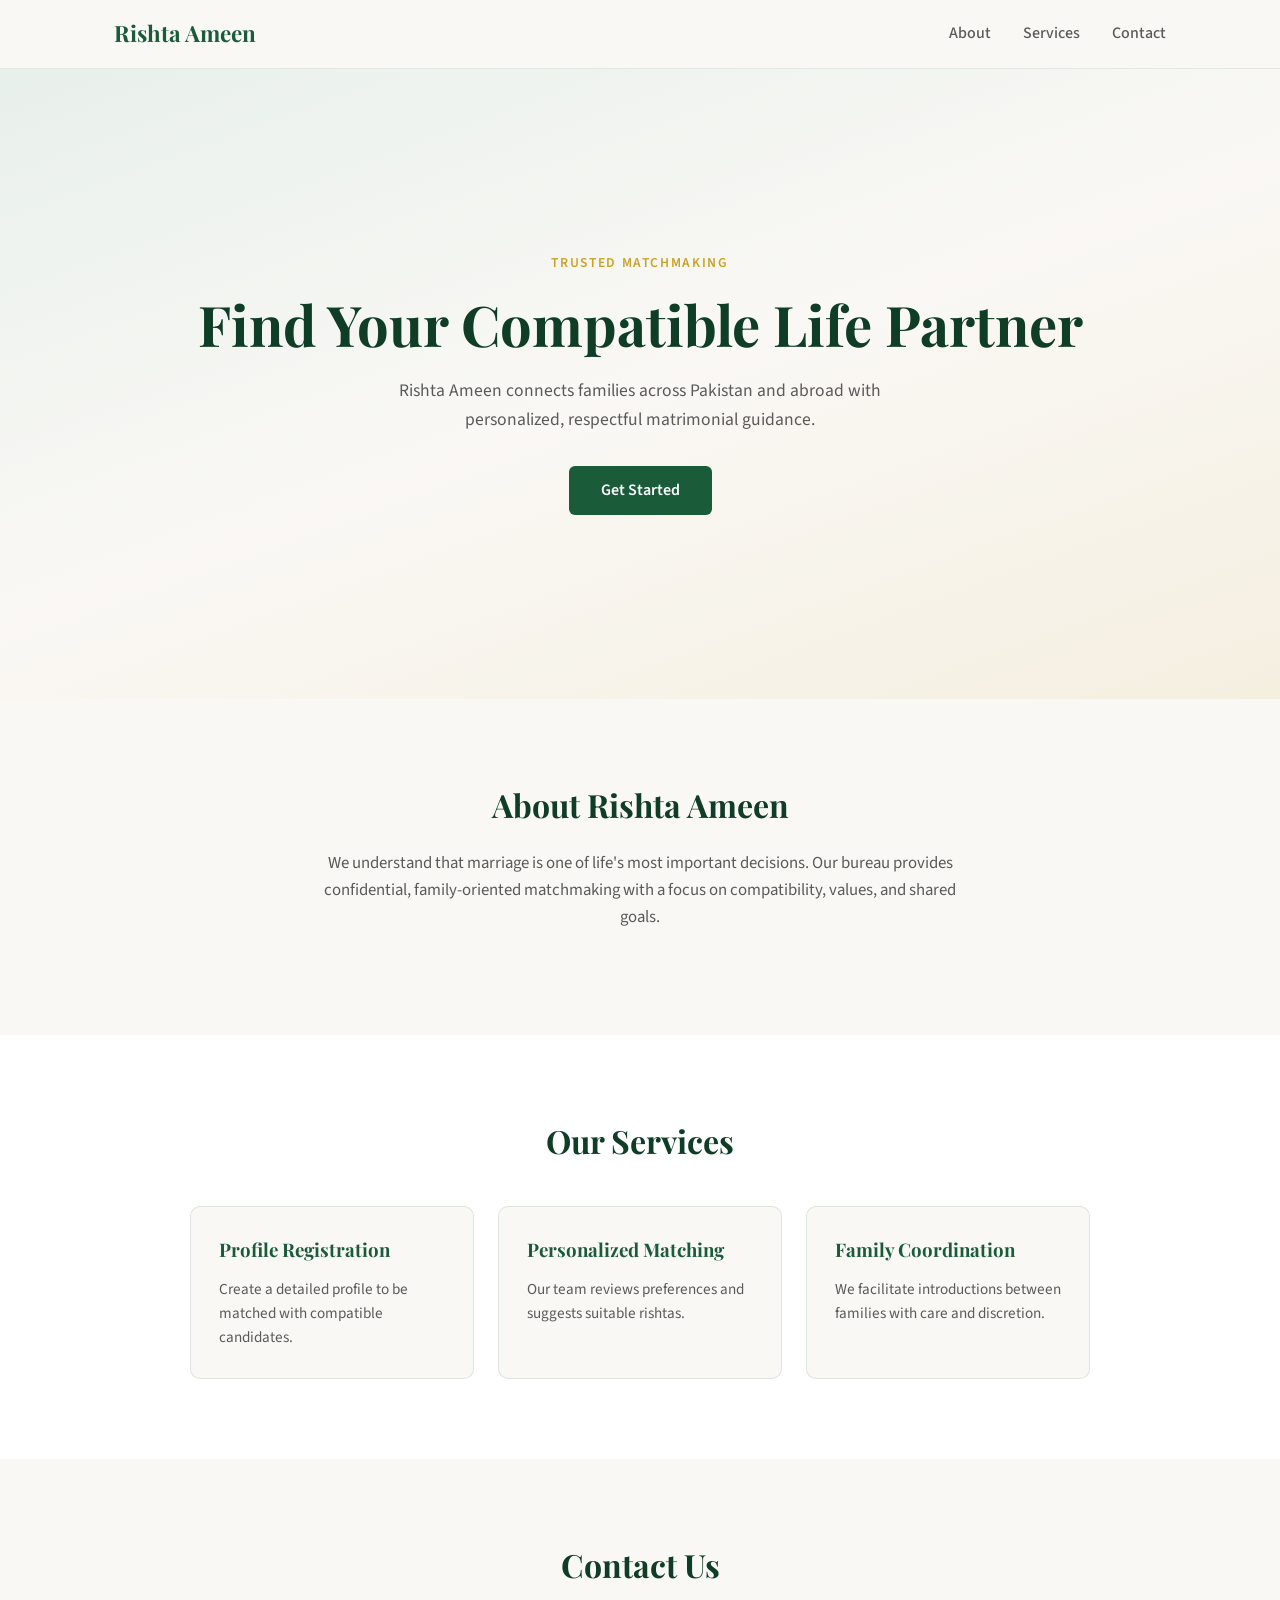
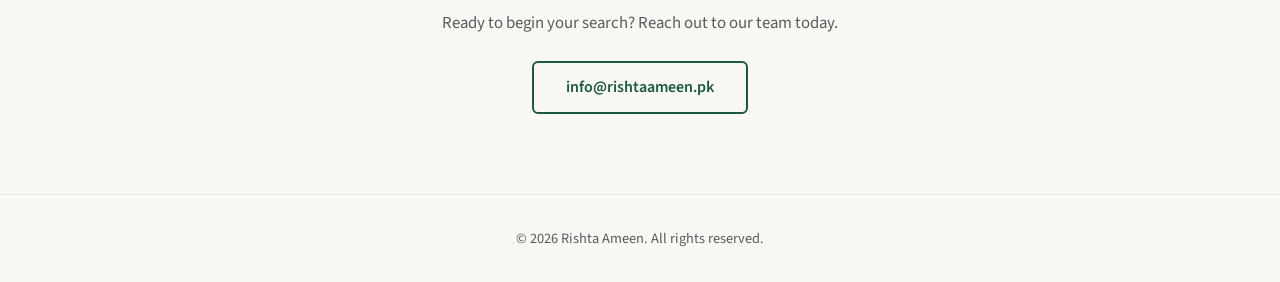
==== docs/index.html @ 6d01178e "Fix GitHub Pages 404: add docs/ folder and clearer setup steps - Add docs/ as the deployable site fo" ====
<!DOCTYPE html>
<html lang="en">
<head>
  <meta charset="UTF-8">
  <meta name="viewport" content="width=device-width, initial-scale=1.0, viewport-fit=cover">
  <meta name="description" content="Rishta Ameen — Pakistani matrimonial and matchmaking service. Find your compatible life partner with trusted guidance.">
  <meta name="theme-color" content="#1a5c3a">
  <meta name="apple-mobile-web-app-capable" content="yes">
  <meta name="apple-mobile-web-app-title" content="Rishta Ameen">
  <title>Rishta Ameen — Find Your Life Partner</title>
  <link rel="stylesheet" href="css/style.css">
  <link rel="preconnect" href="https://fonts.googleapis.com">
  <link rel="preconnect" href="https://fonts.gstatic.com" crossorigin>
  <link href="https://fonts.googleapis.com/css2?family=Playfair+Display:wght@600;700&family=Source+Sans+3:wght@400;500;600&display=swap" rel="stylesheet">
</head>
<body>
  <header class="header">
    <nav class="nav">
      <a href="#" class="logo">Rishta Ameen</a>
      <button class="nav-toggle" type="button" aria-label="Open menu" aria-expanded="false" aria-controls="nav-menu">
        <span></span>
        <span></span>
        <span></span>
      </button>
      <ul class="nav-links" id="nav-menu">
        <li><a href="#about">About</a></li>
        <li><a href="#services">Services</a></li>
        <li><a href="#contact">Contact</a></li>
      </ul>
    </nav>
  </header>

  <main>
    <section class="hero">
      <div class="hero-content">
        <p class="hero-tagline">Trusted Matchmaking</p>
        <h1>Find Your Compatible Life Partner</h1>
        <p class="hero-description">
          Rishta Ameen connects families across Pakistan and abroad with
          personalized, respectful matrimonial guidance.
        </p>
        <a href="#contact" class="btn btn-primary">Get Started</a>
      </div>
    </section>

    <section id="about" class="section">
      <div class="container">
        <h2>About Rishta Ameen</h2>
        <p>
          We understand that marriage is one of life's most important decisions.
          Our bureau provides confidential, family-oriented matchmaking with a
          focus on compatibility, values, and shared goals.
        </p>
      </div>
    </section>

    <section id="services" class="section section-alt">
      <div class="container">
        <h2>Our Services</h2>
        <div class="cards">
          <article class="card">
            <h3>Profile Registration</h3>
            <p>Create a detailed profile to be matched with compatible candidates.</p>
          </article>
          <article class="card">
            <h3>Personalized Matching</h3>
            <p>Our team reviews preferences and suggests suitable rishtas.</p>
          </article>
          <article class="card">
            <h3>Family Coordination</h3>
            <p>We facilitate introductions between families with care and discretion.</p>
          </article>
        </div>
      </div>
    </section>

    <section id="contact" class="section">
      <div class="container">
        <h2>Contact Us</h2>
        <p>Ready to begin your search? Reach out to our team today.</p>
        <a href="mailto:info@rishtaameen.pk" class="btn btn-secondary">info@rishtaameen.pk</a>
      </div>
    </section>
  </main>

  <footer class="footer">
    <p>&copy; 2026 Rishta Ameen. All rights reserved.</p>
  </footer>
  <script>
    const toggle = document.querySelector('.nav-toggle');
    const menu = document.getElementById('nav-menu');
    toggle.addEventListener('click', () => {
      const open = menu.classList.toggle('nav-open');
      toggle.setAttribute('aria-expanded', open);
      toggle.setAttribute('aria-label', open ? 'Close menu' : 'Open menu');
    });
    menu.querySelectorAll('a').forEach((link) => {
      link.addEventListener('click', () => {
        menu.classList.remove('nav-open');
        toggle.setAttribute('aria-expanded', 'false');
        toggle.setAttribute('aria-label', 'Open menu');
      });
    });
  </script>
</body>
</html>
---- docs/css/style.css ----
*,
*::before,
*::after {
  box-sizing: border-box;
  margin: 0;
  padding: 0;
}

:root {
  --color-primary: #1a5c3a;
  --color-primary-dark: #0f3d26;
  --color-accent: #c9a227;
  --color-bg: #faf8f5;
  --color-text: #2c2c2c;
  --color-muted: #5a5a5a;
  --font-display: "Playfair Display", Georgia, serif;
  --font-body: "Source Sans 3", system-ui, sans-serif;
}

html {
  scroll-behavior: smooth;
}

body {
  font-family: var(--font-body);
  color: var(--color-text);
  background: var(--color-bg);
  line-height: 1.6;
  -webkit-text-size-adjust: 100%;
  padding-bottom: env(safe-area-inset-bottom);
}

.header {
  position: sticky;
  top: 0;
  background: rgba(250, 248, 245, 0.95);
  backdrop-filter: blur(8px);
  border-bottom: 1px solid rgba(26, 92, 58, 0.1);
  z-index: 100;
}

.nav {
  max-width: 1100px;
  margin: 0 auto;
  padding: 1rem 1.5rem;
  padding-top: max(1rem, env(safe-area-inset-top));
  display: flex;
  align-items: center;
  justify-content: space-between;
  position: relative;
}

.logo {
  font-family: var(--font-display);
  font-size: 1.4rem;
  font-weight: 700;
  color: var(--color-primary);
  text-decoration: none;
}

.nav-links {
  display: flex;
  gap: 2rem;
  list-style: none;
}

.nav-links a {
  color: var(--color-muted);
  text-decoration: none;
  font-weight: 500;
  transition: color 0.2s;
}

.nav-links a:hover {
  color: var(--color-primary);
}

.nav-toggle {
  display: none;
  flex-direction: column;
  justify-content: center;
  gap: 5px;
  width: 44px;
  height: 44px;
  padding: 10px;
  border: none;
  background: transparent;
  cursor: pointer;
}

.nav-toggle span {
  display: block;
  width: 100%;
  height: 2px;
  background: var(--color-primary);
  border-radius: 2px;
  transition: transform 0.2s, opacity 0.2s;
}

.nav-toggle[aria-expanded="true"] span:nth-child(1) {
  transform: translateY(7px) rotate(45deg);
}

.nav-toggle[aria-expanded="true"] span:nth-child(2) {
  opacity: 0;
}

.nav-toggle[aria-expanded="true"] span:nth-child(3) {
  transform: translateY(-7px) rotate(-45deg);
}

.hero {
  min-height: 70vh;
  display: flex;
  align-items: center;
  justify-content: center;
  text-align: center;
  padding: 4rem 1.5rem;
  background: linear-gradient(160deg, #e8f0eb 0%, var(--color-bg) 50%, #f5efe0 100%);
}

.hero-tagline {
  color: var(--color-accent);
  font-weight: 600;
  text-transform: uppercase;
  letter-spacing: 0.12em;
  font-size: 0.85rem;
  margin-bottom: 1rem;
}

.hero h1 {
  font-family: var(--font-display);
  font-size: clamp(2.2rem, 5vw, 3.5rem);
  color: var(--color-primary-dark);
  margin-bottom: 1.25rem;
  line-height: 1.2;
}

.hero-description {
  max-width: 540px;
  margin: 0 auto 2rem;
  color: var(--color-muted);
  font-size: 1.1rem;
}

.btn {
  display: inline-block;
  padding: 0.85rem 2rem;
  min-height: 48px;
  line-height: 1.4;
  border-radius: 6px;
  font-weight: 600;
  text-decoration: none;
  transition: transform 0.2s, box-shadow 0.2s;
}

.btn:hover {
  transform: translateY(-2px);
  box-shadow: 0 4px 16px rgba(0, 0, 0, 0.12);
}

.btn-primary {
  background: var(--color-primary);
  color: #fff;
}

.btn-secondary {
  background: transparent;
  color: var(--color-primary);
  border: 2px solid var(--color-primary);
}

.section {
  padding: 5rem 1.5rem;
}

.section-alt {
  background: #fff;
}

.container {
  max-width: 900px;
  margin: 0 auto;
  text-align: center;
}

.section h2 {
  font-family: var(--font-display);
  font-size: 2rem;
  color: var(--color-primary-dark);
  margin-bottom: 1.25rem;
}

.section p {
  color: var(--color-muted);
  font-size: 1.05rem;
  max-width: 640px;
  margin: 0 auto 1.5rem;
}

.cards {
  display: grid;
  grid-template-columns: repeat(auto-fit, minmax(240px, 1fr));
  gap: 1.5rem;
  margin-top: 2.5rem;
  text-align: left;
}

.card {
  background: var(--color-bg);
  border: 1px solid rgba(26, 92, 58, 0.12);
  border-radius: 10px;
  padding: 1.75rem;
}

.card h3 {
  font-family: var(--font-display);
  color: var(--color-primary);
  margin-bottom: 0.75rem;
}

.card p {
  margin: 0;
  font-size: 0.95rem;
}

.footer {
  text-align: center;
  padding: 2rem 1.5rem;
  color: var(--color-muted);
  font-size: 0.9rem;
  border-top: 1px solid rgba(26, 92, 58, 0.1);
}

@media (max-width: 600px) {
  .nav-toggle {
    display: flex;
  }

  .nav-links {
    display: none;
    position: absolute;
    top: 100%;
    left: 0;
    right: 0;
    flex-direction: column;
    gap: 0;
    background: rgba(250, 248, 245, 0.98);
    border-bottom: 1px solid rgba(26, 92, 58, 0.1);
    padding: 0.5rem 0;
    box-shadow: 0 8px 24px rgba(0, 0, 0, 0.08);
  }

  .nav-links.nav-open {
    display: flex;
  }

  .nav-links li {
    width: 100%;
  }

  .nav-links a {
    display: block;
    padding: 1rem 1.5rem;
    font-size: 1rem;
  }

  .hero {
    min-height: auto;
    padding: 3rem 1.25rem;
  }

  .section {
    padding: 3.5rem 1.25rem;
  }

  .section h2 {
    font-size: 1.65rem;
  }

  .cards {
    grid-template-columns: 1fr;
  }
}
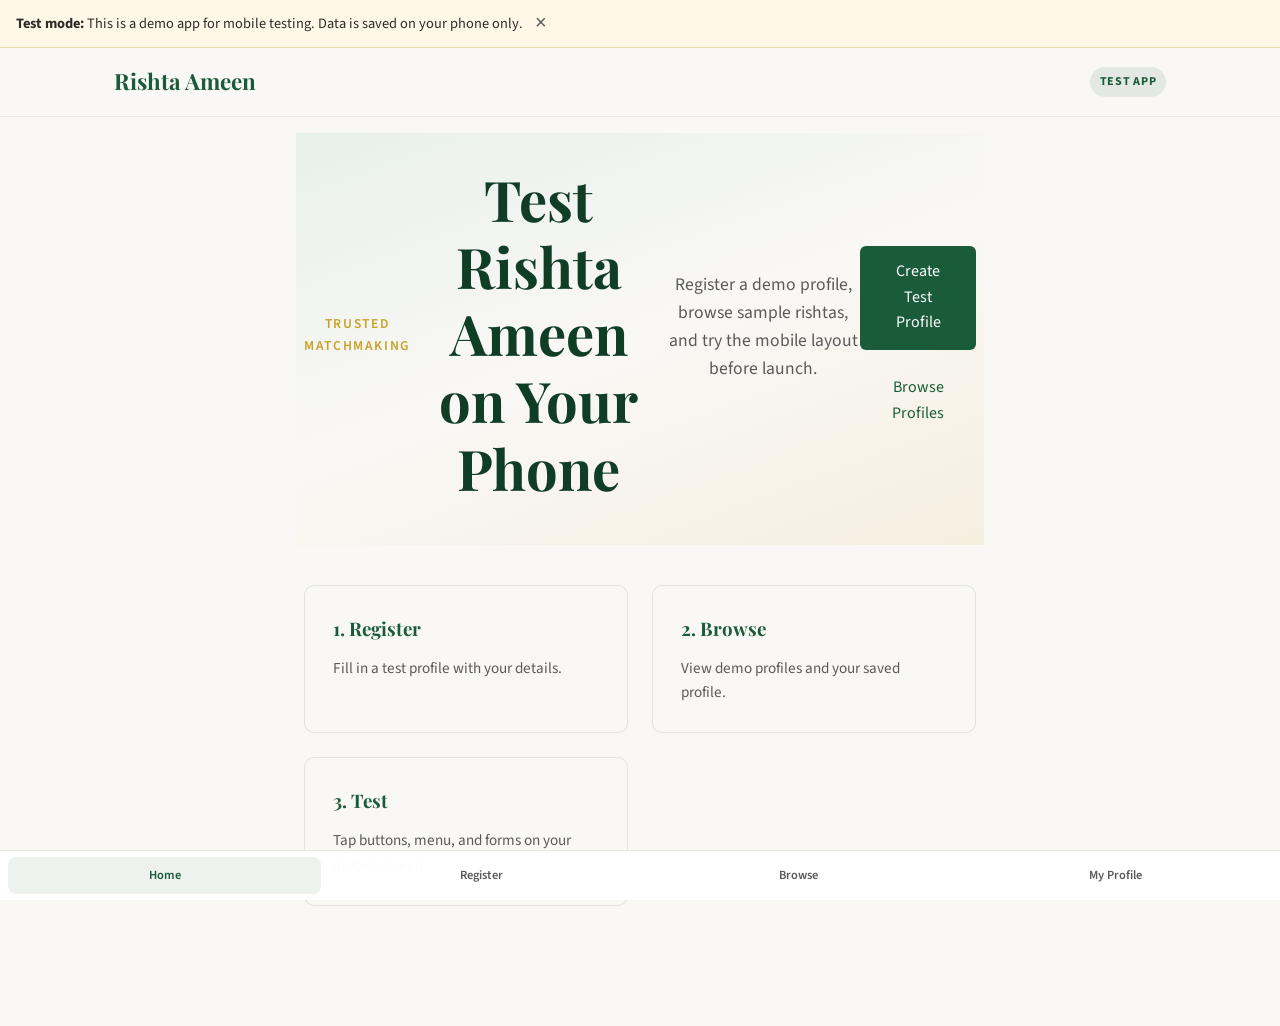
==== commit a5878ad9: "Add mobile test app for Rishta Ameen demo testing - Build register, browse, and my-profile screens w" ====
--- a/docs/index.html
+++ b/docs/index.html
@@ -3,102 +3,137 @@
 <head>
   <meta charset="UTF-8">
   <meta name="viewport" content="width=device-width, initial-scale=1.0, viewport-fit=cover">
-  <meta name="description" content="Rishta Ameen — Pakistani matrimonial and matchmaking service. Find your compatible life partner with trusted guidance.">
+  <meta name="description" content="Rishta Ameen — Test the matrimonial app on your mobile device.">
   <meta name="theme-color" content="#1a5c3a">
   <meta name="apple-mobile-web-app-capable" content="yes">
   <meta name="apple-mobile-web-app-title" content="Rishta Ameen">
-  <title>Rishta Ameen — Find Your Life Partner</title>
+  <title>Rishta Ameen — Test App</title>
+  <link rel="manifest" href="manifest.json">
+  <link rel="apple-touch-icon" href="icons/icon-192.png">
   <link rel="stylesheet" href="css/style.css">
   <link rel="preconnect" href="https://fonts.googleapis.com">
   <link rel="preconnect" href="https://fonts.gstatic.com" crossorigin>
   <link href="https://fonts.googleapis.com/css2?family=Playfair+Display:wght@600;700&family=Source+Sans+3:wght@400;500;600&display=swap" rel="stylesheet">
 </head>
 <body>
+  <div id="test-banner" class="test-banner">
+    <p><strong>Test mode:</strong> This is a demo app for mobile testing. Data is saved on your phone only.</p>
+    <button id="test-banner-dismiss" type="button" aria-label="Dismiss">×</button>
+  </div>
+
   <header class="header">
     <nav class="nav">
       <a href="#" class="logo">Rishta Ameen</a>
-      <button class="nav-toggle" type="button" aria-label="Open menu" aria-expanded="false" aria-controls="nav-menu">
-        <span></span>
-        <span></span>
-        <span></span>
-      </button>
-      <ul class="nav-links" id="nav-menu">
-        <li><a href="#about">About</a></li>
-        <li><a href="#services">Services</a></li>
-        <li><a href="#contact">Contact</a></li>
-      </ul>
+      <span class="test-pill">Test App</span>
     </nav>
   </header>
 
-  <main>
-    <section class="hero">
-      <div class="hero-content">
+  <main class="app-main">
+    <section id="screen-home" class="screen active">
+      <div class="hero hero-compact">
         <p class="hero-tagline">Trusted Matchmaking</p>
-        <h1>Find Your Compatible Life Partner</h1>
+        <h1>Test Rishta Ameen on Your Phone</h1>
         <p class="hero-description">
-          Rishta Ameen connects families across Pakistan and abroad with
-          personalized, respectful matrimonial guidance.
+          Register a demo profile, browse sample rishtas, and try the mobile layout before launch.
         </p>
-        <a href="#contact" class="btn btn-primary">Get Started</a>
+        <div class="hero-actions">
+          <button type="button" class="btn btn-primary tab-link" data-screen="screen-register">Create Test Profile</button>
+          <button type="button" class="btn btn-secondary tab-link" data-screen="screen-browse">Browse Profiles</button>
+        </div>
       </div>
-    </section>
-
-    <section id="about" class="section">
-      <div class="container">
-        <h2>About Rishta Ameen</h2>
-        <p>
-          We understand that marriage is one of life's most important decisions.
-          Our bureau provides confidential, family-oriented matchmaking with a
-          focus on compatibility, values, and shared goals.
-        </p>
-      </div>
-    </section>
-
-    <section id="services" class="section section-alt">
-      <div class="container">
-        <h2>Our Services</h2>
+      <div class="section section-compact">
         <div class="cards">
           <article class="card">
-            <h3>Profile Registration</h3>
-            <p>Create a detailed profile to be matched with compatible candidates.</p>
+            <h3>1. Register</h3>
+            <p>Fill in a test profile with your details.</p>
           </article>
           <article class="card">
-            <h3>Personalized Matching</h3>
-            <p>Our team reviews preferences and suggests suitable rishtas.</p>
+            <h3>2. Browse</h3>
+            <p>View demo profiles and your saved profile.</p>
           </article>
           <article class="card">
-            <h3>Family Coordination</h3>
-            <p>We facilitate introductions between families with care and discretion.</p>
+            <h3>3. Test</h3>
+            <p>Tap buttons, menu, and forms on your mobile screen.</p>
           </article>
         </div>
       </div>
     </section>
 
-    <section id="contact" class="section">
-      <div class="container">
-        <h2>Contact Us</h2>
-        <p>Ready to begin your search? Reach out to our team today.</p>
-        <a href="mailto:info@rishtaameen.pk" class="btn btn-secondary">info@rishtaameen.pk</a>
+    <section id="screen-register" class="screen">
+      <div class="screen-header">
+        <h2>Register Test Profile</h2>
+        <p>Create a profile to test how registration works on mobile.</p>
       </div>
+      <form id="register-form" class="form">
+        <label>
+          Full Name
+          <input name="name" type="text" required placeholder="Your name">
+        </label>
+        <label>
+          Age
+          <input name="age" type="number" min="18" max="70" required placeholder="25">
+        </label>
+        <label>
+          City
+          <input name="city" type="text" required placeholder="Lahore">
+        </label>
+        <label>
+          Education
+          <input name="education" type="text" placeholder="MBA, MBBS, etc.">
+        </label>
+        <label>
+          Profession
+          <input name="profession" type="text" placeholder="Your job">
+        </label>
+        <label>
+          Phone
+          <input name="phone" type="tel" required placeholder="03xx-xxxxxxx">
+        </label>
+        <label>
+          About
+          <textarea name="about" rows="4" placeholder="Short introduction"></textarea>
+        </label>
+        <button type="submit" class="btn btn-primary btn-block">Save Test Profile</button>
+      </form>
+    </section>
+
+    <section id="screen-browse" class="screen">
+      <div class="screen-header">
+        <h2>Browse Profiles</h2>
+        <p>Demo rishtas plus any profile you register for testing.</p>
+      </div>
+      <div id="profile-list" class="profile-list"></div>
+    </section>
+
+    <section id="screen-profile" class="screen">
+      <div class="screen-header">
+        <h2>My Profile</h2>
+        <p>Your saved test profile on this device.</p>
+      </div>
+      <div id="my-profile-content"></div>
     </section>
   </main>
 
-  <footer class="footer">
-    <p>&copy; 2026 Rishta Ameen. All rights reserved.</p>
-  </footer>
+  <nav class="bottom-nav" aria-label="App navigation">
+    <button type="button" class="tab-btn active" data-screen="screen-home">Home</button>
+    <button type="button" class="tab-btn" data-screen="screen-register">Register</button>
+    <button type="button" class="tab-btn" data-screen="screen-browse">Browse</button>
+    <button type="button" class="tab-btn" data-screen="screen-profile">My Profile</button>
+  </nav>
+
+  <div id="toast" class="toast" role="status" aria-live="polite"></div>
+
+  <script src="js/app.js"></script>
   <script>
-    const toggle = document.querySelector('.nav-toggle');
-    const menu = document.getElementById('nav-menu');
-    toggle.addEventListener('click', () => {
-      const open = menu.classList.toggle('nav-open');
-      toggle.setAttribute('aria-expanded', open);
-      toggle.setAttribute('aria-label', open ? 'Close menu' : 'Open menu');
-    });
-    menu.querySelectorAll('a').forEach((link) => {
-      link.addEventListener('click', () => {
-        menu.classList.remove('nav-open');
-        toggle.setAttribute('aria-expanded', 'false');
-        toggle.setAttribute('aria-label', 'Open menu');
+    document.querySelectorAll('.tab-link').forEach((btn) => {
+      btn.addEventListener('click', () => {
+        const screen = btn.dataset.screen;
+        document.querySelectorAll('.screen').forEach((el) => {
+          el.classList.toggle('active', el.id === screen);
+        });
+        document.querySelectorAll('.tab-btn').forEach((tab) => {
+          tab.classList.toggle('active', tab.dataset.screen === screen);
+        });
       });
     });
   </script>
--- a/docs/css/style.css
+++ b/docs/css/style.css
@@ -27,7 +27,7 @@
   background: var(--color-bg);
   line-height: 1.6;
   -webkit-text-size-adjust: 100%;
-  padding-bottom: env(safe-area-inset-bottom);
+  padding-bottom: calc(72px + env(safe-area-inset-bottom));
 }
 
 .header {
@@ -282,3 +282,227 @@
     grid-template-columns: 1fr;
   }
 }
+
+.test-banner {
+  display: flex;
+  align-items: flex-start;
+  gap: 0.75rem;
+  background: #fff8e6;
+  border-bottom: 1px solid #e8d9a8;
+  padding: 0.75rem 1rem;
+  font-size: 0.9rem;
+}
+
+.test-banner button {
+  border: none;
+  background: transparent;
+  font-size: 1.25rem;
+  line-height: 1;
+  cursor: pointer;
+  color: var(--color-muted);
+}
+
+.test-pill {
+  background: rgba(26, 92, 58, 0.1);
+  color: var(--color-primary);
+  font-size: 0.75rem;
+  font-weight: 700;
+  text-transform: uppercase;
+  letter-spacing: 0.06em;
+  padding: 0.35rem 0.6rem;
+  border-radius: 999px;
+}
+
+.app-main {
+  max-width: 720px;
+  margin: 0 auto;
+}
+
+.screen {
+  display: none;
+  padding: 1rem 1rem 2rem;
+}
+
+.screen.active {
+  display: block;
+}
+
+.hero-compact {
+  min-height: auto;
+  padding: 2rem 0.5rem 1.5rem;
+}
+
+.hero-actions {
+  display: flex;
+  flex-wrap: wrap;
+  gap: 0.75rem;
+  justify-content: center;
+}
+
+.section-compact {
+  padding: 0 0.5rem 1rem;
+}
+
+.screen-header {
+  margin-bottom: 1.25rem;
+}
+
+.screen-header h2 {
+  font-family: var(--font-display);
+  color: var(--color-primary-dark);
+  margin-bottom: 0.35rem;
+}
+
+.screen-header p,
+.empty-state {
+  color: var(--color-muted);
+}
+
+.form {
+  display: grid;
+  gap: 1rem;
+}
+
+.form label {
+  display: grid;
+  gap: 0.4rem;
+  font-weight: 600;
+  color: var(--color-primary-dark);
+}
+
+.form input,
+.form textarea {
+  width: 100%;
+  padding: 0.85rem 1rem;
+  border: 1px solid rgba(26, 92, 58, 0.2);
+  border-radius: 8px;
+  font: inherit;
+  background: #fff;
+}
+
+.form input:focus,
+.form textarea:focus {
+  outline: 2px solid rgba(26, 92, 58, 0.25);
+  border-color: var(--color-primary);
+}
+
+.btn {
+  border: none;
+  cursor: pointer;
+  font: inherit;
+}
+
+.btn-block {
+  width: 100%;
+}
+
+.btn-small {
+  padding: 0.55rem 1rem;
+  min-height: 40px;
+  font-size: 0.9rem;
+}
+
+.profile-list {
+  display: grid;
+  gap: 1rem;
+}
+
+.profile-card {
+  background: #fff;
+  border: 1px solid rgba(26, 92, 58, 0.12);
+  border-radius: 12px;
+  padding: 1.25rem;
+}
+
+.profile-card-own {
+  border-color: rgba(201, 162, 39, 0.45);
+  background: #fffdf7;
+}
+
+.profile-card-header {
+  display: flex;
+  align-items: center;
+  justify-content: space-between;
+  gap: 0.75rem;
+  margin-bottom: 0.5rem;
+}
+
+.profile-card h3 {
+  font-family: var(--font-display);
+  color: var(--color-primary-dark);
+}
+
+.badge {
+  background: rgba(26, 92, 58, 0.1);
+  color: var(--color-primary);
+  font-size: 0.75rem;
+  font-weight: 700;
+  padding: 0.25rem 0.55rem;
+  border-radius: 999px;
+  white-space: nowrap;
+}
+
+.profile-meta,
+.profile-about,
+.profile-phone {
+  color: var(--color-muted);
+  margin-bottom: 0.35rem;
+}
+
+.profile-about {
+  margin: 0.75rem 0 1rem;
+}
+
+.bottom-nav {
+  position: fixed;
+  left: 0;
+  right: 0;
+  bottom: 0;
+  display: grid;
+  grid-template-columns: repeat(4, 1fr);
+  gap: 0.25rem;
+  background: rgba(255, 255, 255, 0.98);
+  border-top: 1px solid rgba(26, 92, 58, 0.12);
+  padding: 0.35rem 0.5rem calc(0.35rem + env(safe-area-inset-bottom));
+  z-index: 200;
+}
+
+.tab-btn {
+  border: none;
+  background: transparent;
+  color: var(--color-muted);
+  font: inherit;
+  font-size: 0.78rem;
+  font-weight: 600;
+  padding: 0.55rem 0.25rem;
+  border-radius: 8px;
+  cursor: pointer;
+}
+
+.tab-btn.active {
+  color: var(--color-primary);
+  background: rgba(26, 92, 58, 0.08);
+}
+
+.toast {
+  position: fixed;
+  left: 50%;
+  bottom: calc(84px + env(safe-area-inset-bottom));
+  transform: translateX(-50%) translateY(12px);
+  background: var(--color-primary-dark);
+  color: #fff;
+  padding: 0.75rem 1rem;
+  border-radius: 999px;
+  font-size: 0.9rem;
+  opacity: 0;
+  pointer-events: none;
+  transition: opacity 0.2s, transform 0.2s;
+  z-index: 300;
+  max-width: calc(100% - 2rem);
+  text-align: center;
+}
+
+.toast.show {
+  opacity: 1;
+  transform: translateX(-50%) translateY(0);
+}
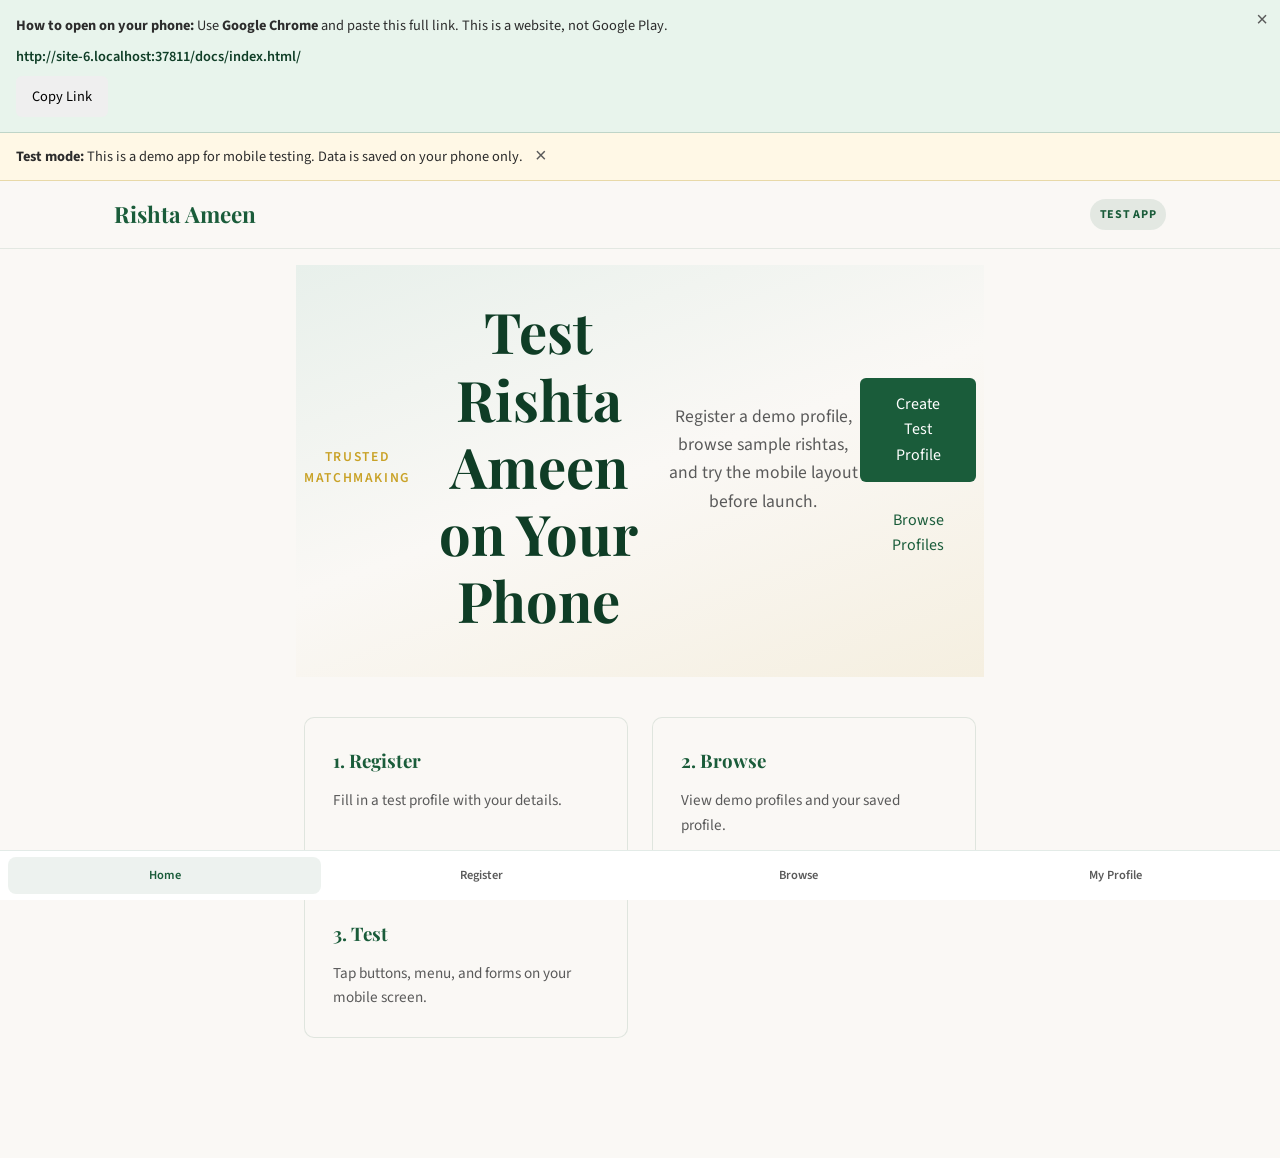
==== commit 76be9df4: "Fix mobile open issues and add on-screen help for phone users - Add base path handling for GitHub Pa" ====
--- a/docs/index.html
+++ b/docs/index.html
@@ -8,6 +8,17 @@
   <meta name="apple-mobile-web-app-capable" content="yes">
   <meta name="apple-mobile-web-app-title" content="Rishta Ameen">
   <title>Rishta Ameen — Test App</title>
+  <script>
+    (function () {
+      var path = window.location.pathname;
+      if (!path.endsWith('/')) {
+        path = path.substring(0, path.lastIndexOf('/') + 1);
+      }
+      var base = document.createElement('base');
+      base.href = path || '/';
+      document.head.appendChild(base);
+    })();
+  </script>
   <link rel="manifest" href="manifest.json">
   <link rel="apple-touch-icon" href="icons/icon-192.png">
   <link rel="stylesheet" href="css/style.css">
@@ -16,6 +27,13 @@
   <link href="https://fonts.googleapis.com/css2?family=Playfair+Display:wght@600;700&family=Source+Sans+3:wght@400;500;600&display=swap" rel="stylesheet">
 </head>
 <body>
+  <div id="open-help" class="open-help">
+    <p><strong>How to open on your phone:</strong> Use <strong>Google Chrome</strong> and paste this full link. This is a website, not Google Play.</p>
+    <p class="open-help-url" id="open-help-url"></p>
+    <button type="button" class="btn btn-small" id="copy-link-btn">Copy Link</button>
+    <button type="button" class="open-help-close" id="open-help-close" aria-label="Close">×</button>
+  </div>
+
   <div id="test-banner" class="test-banner">
     <p><strong>Test mode:</strong> This is a demo app for mobile testing. Data is saved on your phone only.</p>
     <button id="test-banner-dismiss" type="button" aria-label="Dismiss">×</button>
--- a/docs/css/style.css
+++ b/docs/css/style.css
@@ -291,6 +291,32 @@
   border-bottom: 1px solid #e8d9a8;
   padding: 0.75rem 1rem;
   font-size: 0.9rem;
+}
+
+.open-help {
+  position: relative;
+  background: #e8f4ec;
+  border-bottom: 1px solid rgba(26, 92, 58, 0.2);
+  padding: 0.9rem 2.5rem 0.9rem 1rem;
+  font-size: 0.9rem;
+}
+
+.open-help-url {
+  word-break: break-all;
+  color: var(--color-primary-dark);
+  font-weight: 600;
+  margin: 0.5rem 0;
+}
+
+.open-help-close {
+  position: absolute;
+  top: 0.5rem;
+  right: 0.75rem;
+  border: none;
+  background: transparent;
+  font-size: 1.25rem;
+  cursor: pointer;
+  color: var(--color-muted);
 }
 
 .test-banner button {
